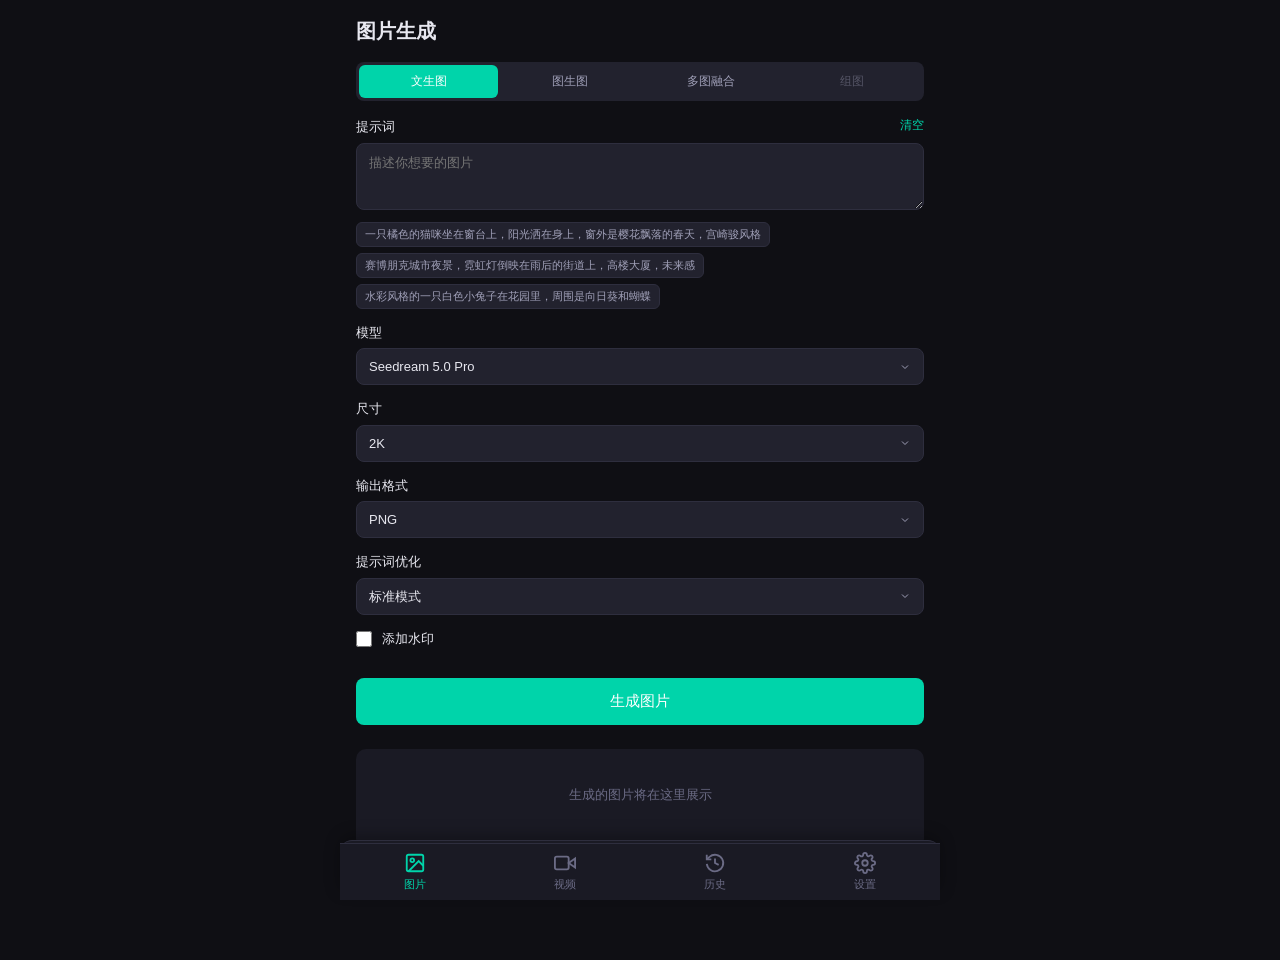
==== index.html @ c58da2a8 "v1.6.5: 修复云端 record_uid 未映射为本地 recordUid 导致重复拉取 修改内容: 1. sync.js pullHistory: 云端 record_uid 同时写入 rec" ====
<!DOCTYPE html>
<html lang="zh-CN">
<head>
  <meta charset="UTF-8">
  <meta name="viewport" content="width=device-width, initial-scale=1.0, maximum-scale=1.0, user-scalable=no">
  <meta name="apple-mobile-web-app-capable" content="yes">
  <meta name="apple-mobile-web-app-status-bar-style" content="black-translucent">
  <meta name="apple-mobile-web-app-title" content="火山AI创作">
  <meta name="theme-color" content="#0f0f14">
  <title>火山AI创作工作室</title>
  <link rel="manifest" href="manifest.json">
  <link rel="stylesheet" href="style.css">
</head>
<body>
  <div id="app">
    <nav class="bottom-nav">
      <div class="nav-item active" data-page="image">
        <svg width="22" height="22" viewBox="0 0 24 24" fill="none" stroke="currentColor" stroke-width="2"><rect x="3" y="3" width="18" height="18" rx="2"/><circle cx="9" cy="9" r="2"/><path d="M21 15l-5-5L5 21"/></svg>
        <span>图片</span>
      </div>
      <div class="nav-item" data-page="video">
        <svg width="22" height="22" viewBox="0 0 24 24" fill="none" stroke="currentColor" stroke-width="2"><polygon points="23 7 16 12 23 17 23 7"/><rect x="1" y="5" width="15" height="14" rx="2"/></svg>
        <span>视频</span>
      </div>
      <div class="nav-item" data-page="history">
        <svg width="22" height="22" viewBox="0 0 24 24" fill="none" stroke="currentColor" stroke-width="2"><path d="M3 3v5h5"/><path d="M3.05 13A9 9 0 106 5.3L3 8"/><path d="M12 7v5l4 2"/></svg>
        <span>历史</span>
      </div>
      <div class="nav-item" data-page="settings">
        <svg width="22" height="22" viewBox="0 0 24 24" fill="none" stroke="currentColor" stroke-width="2"><circle cx="12" cy="12" r="3"/><path d="M19.4 15a1.65 1.65 0 00.33 1.82l.06.06a2 2 0 010 2.83 2 2 0 01-2.83 0l-.06-.06a1.65 1.65 0 00-1.82-.33 1.65 1.65 0 00-1 1.51V21a2 2 0 01-2 2 2 2 0 01-2-2v-.09A1.65 1.65 0 009 19.4a1.65 1.65 0 00-1.82.33l-.06.06a2 2 0 01-2.83 0 2 2 0 010-2.83l.06-.06a1.65 1.65 0 00.33-1.82 1.65 1.65 0 00-1.51-1H3a2 2 0 01-2-2 2 2 0 012-2h.09A1.65 1.65 0 004.6 9a1.65 1.65 0 00-.33-1.82l-.06-.06a2 2 0 010-2.83 2 2 0 012.83 0l.06.06a1.65 1.65 0 001.82.33H9a1.65 1.65 0 001-1.51V3a2 2 0 012-2 2 2 0 012 2v.09a1.65 1.65 0 001 1.51 1.65 1.65 0 001.82-.33l.06-.06a2 2 0 012.83 0 2 2 0 010 2.83l-.06.06a1.65 1.65 0 00-.33 1.82V9a1.65 1.65 0 001.51 1H21a2 2 0 012 2 2 2 0 01-2 2h-.09a1.65 1.65 0 00-1.51 1z"/></svg>
        <span>设置</span>
      </div>
    </nav>

    <main class="main-content">
      <!-- 图片生成页 -->
      <section id="page-image" class="page active">
        <div class="page-header"><h1>图片生成</h1></div>
        <div class="mode-tabs">
          <button class="mode-tab active" data-img-mode="t2i">文生图</button>
          <button class="mode-tab" data-img-mode="i2i">图生图</button>
          <button class="mode-tab" data-img-mode="fusion">多图融合</button>
          <button class="mode-tab" data-img-mode="sequential">组图</button>
        </div>

        <div class="form-group">
          <label>提示词 <button class="btn-text" id="btnClearImgPrompt">清空</button></label>
          <textarea id="imgPrompt" rows="3" placeholder="描述你想要的图片"></textarea>
          <div class="prompt-suggestions" id="imgPromptSuggestions">
            <button class="tag-suggestion">一只橘色的猫咪坐在窗台上，阳光洒在身上，窗外是樱花飘落的春天，宫崎骏风格</button>
            <button class="tag-suggestion">赛博朋克城市夜景，霓虹灯倒映在雨后的街道上，高楼大厦，未来感</button>
            <button class="tag-suggestion">水彩风格的一只白色小兔子在花园里，周围是向日葵和蝴蝶</button>
          </div>
        </div>

        <div class="form-group" id="imgRefGroup" style="display:none;">
          <label>参考图片</label>
          <div class="upload-area" id="imgUploadArea">
            <span>点击选择图片</span>
            <input type="file" id="imgFileInput" accept="image/*" multiple style="display:none;">
          </div>
          <div class="preview-list" id="imgPreviewList"></div>
        </div>

        <div class="form-group"><label>模型</label><select id="imgModel"></select></div>
        <div class="form-group"><label>尺寸</label><select id="imgSize"></select></div>
        <div class="form-group" id="imgFormatGroup"><label>输出格式</label><select id="imgFormat"><option value="png">PNG</option><option value="jpeg">JPEG</option></select></div>
        <div class="form-group" id="imgOptimizeGroup"><label>提示词优化</label><select id="imgOptimizeMode"><option value="standard">标准模式</option><option value="fast">快速模式</option></select></div>
        <div class="form-group" id="maxImagesGroup" style="display:none;"><label>组图数量 (1-15)</label><input type="number" id="imgMaxImages" min="1" max="15" value="4"></div>
        <div class="form-group" id="imgWebSearchGroup" style="display:none;"><label><input type="checkbox" id="imgWebSearch"> 联网搜索</label></div>
        <div class="form-group"><label><input type="checkbox" id="imgWatermark"> 添加水印</label></div>

        <button class="btn-primary btn-generate" id="btnGenImage">生成图片</button>
        <div class="result-panel" id="imgResultPanel"><div class="result-placeholder"><p>生成的图片将在这里展示</p></div></div>
      </section>

      <!-- 视频生成页 -->
      <section id="page-video" class="page">
        <div class="page-header"><h1>视频生成</h1></div>
        <div class="mode-tabs">
          <button class="mode-tab active" data-vid-mode="t2v">文生视频</button>
          <button class="mode-tab" data-vid-mode="i2v">图生视频</button>
        </div>

        <div class="form-group">
          <label>提示词 <button class="btn-text" id="btnClearVidPrompt">清空</button></label>
          <textarea id="vidPrompt" rows="3" placeholder="描述视频内容"></textarea>
          <div class="prompt-suggestions">
            <button class="tag-suggestion">一只狐狸在雪地里奔跑，镜头跟随，背景是雪山，可以听到风声</button>
            <button class="tag-suggestion">城市夜景延时摄影，车流如织，霓虹灯闪烁，从黄昏到入夜</button>
            <button class="tag-suggestion">小女孩在樱花树下转圈，花瓣飘落，阳光透过树叶洒下斑驳光影</button>
          </div>
        </div>

        <div class="form-group" id="vidFirstFrameGroup" style="display:none;">
          <label>首帧图片 <span class="hint">可选</span></label>
          <div class="upload-area" id="vidFirstUpload"><span>点击选择首帧图片</span><input type="file" id="vidFirstInput" accept="image/*" style="display:none;"></div>
          <div class="preview-list" id="vidFirstPreview"></div>
        </div>
        <div class="form-group" id="vidTailFrameGroup" style="display:none;">
          <label>尾帧图片 <span class="hint">可选</span></label>
          <div class="upload-area" id="vidTailUpload"><span>点击选择尾帧图片</span><input type="file" id="vidTailInput" accept="image/*" style="display:none;"></div>
          <div class="preview-list" id="vidTailPreview"></div>
        </div>
        <div class="form-group" id="vidRefImageGroup" style="display:none;">
          <label>参考图片 <span class="hint">仅作角色/风格参考，可与首帧同时使用，可选</span></label>
          <div class="upload-area" id="vidRefUpload"><span>点击选择参考图片（最多9张）</span><input type="file" id="vidRefInput" accept="image/*" multiple style="display:none;"></div>
          <div class="preview-list" id="vidRefPreview"></div>
        </div>
        <!-- 参考视频，仅 2.0 系列 -->
        <div class="form-group" id="vidRefVideoGroup" style="display:none;">
          <label>参考视频 <span class="hint">粘贴历史记录中的视频链接即可（API 要求网页 URL）</span></label>
          <div class="url-input-row">
            <input type="text" id="vidRefVideoUrlInput" placeholder="粘贴视频 URL（如 https://...）" class="url-input">
            <button id="btnAddRefVideoUrl" class="btn-secondary btn-sm">添加</button>
          </div>
          <div class="preview-list" id="vidRefVideoPreview"></div>
        </div>
        <!-- 参考音频，仅 2.0 系列 -->
        <div class="form-group" id="vidRefAudioGroup" style="display:none;">
          <label>参考音频 <span class="hint">作为背景音乐/音效参考，可选，最多3段</span></label>
          <div class="upload-area" id="vidRefAudioUpload"><span>点击选择参考音频（最多3段）</span><input type="file" id="vidRefAudioInput" accept="audio/*" multiple style="display:none;"></div>
          <div class="preview-list" id="vidRefAudioPreview"></div>
        </div>

        <div class="form-group"><label>模型</label><select id="vidModel"></select></div>
        <div class="form-group"><label>分辨率</label><select id="vidResolution"></select></div>
        <div class="form-group"><label>宽高比</label><select id="vidRatio"><option value="16:9">16:9</option><option value="9:16">9:16</option><option value="1:1">1:1</option><option value="4:3">4:3</option><option value="3:4">3:4</option><option value="21:9">21:9</option><option value="adaptive">智能适配</option></select></div>
        <div class="form-group"><label>时长（秒） <span class="hint">-1 为自动</span></label><input type="number" id="vidDuration" value="5" min="-1" max="15" step="1"></div>
        <div class="form-group" id="vidSeedGroup"><label>随机种子 <span class="hint">-1 为随机</span></label><input type="number" id="vidSeed" value="-1"></div>
        <div class="form-group" id="vidFramesGroup" style="display:none;"><label>帧数 <span class="hint">留空按时长算，范围29-289</span></label><input type="number" id="vidFrames" placeholder="留空按时长" min="29" max="289"></div>
        <div class="form-group" id="vidAudioGroup"><label><input type="checkbox" id="vidGenerateAudio" checked> 生成音频</label></div>
        <div class="form-group"><label><input type="checkbox" id="vidWatermark"> 添加水印</label></div>
        <div class="form-group" id="vidReturnLastFrameGroup"><label><input type="checkbox" id="vidReturnLastFrame"> 返回尾帧图</label></div>
        <div class="form-group" id="vidCameraFixedGroup" style="display:none;"><label><input type="checkbox" id="vidCameraFixed"> 固定摄像头</label></div>
        <div class="form-group" id="vidDraftGroup" style="display:none;"><label><input type="checkbox" id="vidDraft"> 样片模式</label></div>
        <div class="form-group" id="vidServiceTierGroup" style="display:none;"><label>服务等级</label><select id="vidServiceTier"><option value="default">在线推理</option><option value="flex">离线推理(省钱)</option></select></div>
        <!-- 联网搜索，仅 2.0 系列 -->
        <div class="form-group" id="vidWebSearchGroup" style="display:none;"><label><input type="checkbox" id="vidWebSearch"> 联网搜索 <span class="hint">让模型搜索网络素材辅助生成</span></label></div>
        <!-- 排队优先级，仅 2.0 系列 -->
        <div class="form-group" id="vidPriorityGroup" style="display:none;"><label>排队优先级 <span class="hint">0-9，数字越大越优先排队，默认0</span></label><input type="number" id="vidPriority" value="0" min="0" max="9" step="1"></div>

        <button class="btn-primary btn-generate" id="btnGenVideo">生成视频</button>
        <div class="result-panel" id="vidResultPanel"><div class="result-placeholder"><p>生成的视频将在这里展示</p></div></div>
      </section>

      <!-- 历史记录页 -->
      <section id="page-history" class="page">
        <div class="page-header"><h1>历史记录</h1><div style="display:flex;gap:8px;align-items:center;"><button class="btn-secondary btn-select-mode" id="btnToggleSelect">☐ 选择视频</button><button class="btn-secondary btn-clear-history" id="btnClearHistory">清空</button></div></div>
        <div class="history-list" id="historyList"><div class="empty-state"><p>暂无历史记录</p></div></div>
      </section>

      <!-- 批量操作栏（选择模式下显示） -->
      <div class="batch-actions-bar" id="batchActionsBar">
        <span class="batch-selected-count" id="batchSelectedCount">已选 0 个</span>
        <button class="btn-select-all" id="btnSelectAll">全选</button>
        <button class="btn-primary" id="btnPlaylistPlay">▶ 连续播放</button>
        <label class="batch-server-merge-label" id="batchServerMergeLabel">
          <input type="checkbox" id="batchServerMerge"> 在服务端合并
        </label>
      </div>

      <!-- 连续播放播放器 -->
      <div class="playlist-player-overlay" id="playlistPlayer" style="display:none;">
        <div class="playlist-close-btn" id="btnPlaylistClose">✕</div>
        <div class="playlist-video-label" id="playlistVideoLabel">1 / 1</div>
        <div class="playlist-video-wrapper">
          <video id="playlistVideo" playsinline></video>
          <video id="playlistVideo2" playsinline style="display:none;"></video>
        </div>
        <div class="playlist-controls">
          <div class="playlist-seek-row">
            <span class="playlist-time" id="playlistCurrentTime">0:00</span>
            <input type="range" class="playlist-seek" id="playlistSeek" min="0" max="100" value="0" step="0.1">
            <span class="playlist-time" id="playlistDuration">0:00</span>
          </div>
          <div class="playlist-buttons-row">
            <button class="btn-ctrl" id="btnPlaylistPrev" title="上一个">⏮</button>
            <button class="btn-ctrl" id="btnPlaylistPlayPause" title="播放/暂停">▶</button>
            <button class="btn-ctrl" id="btnPlaylistNext" title="下一个">⏭</button>
            <div class="playlist-progress" id="playlistProgress">1 / 1</div>
          </div>
        </div>
      </div>

      <!-- 设置页 -->
      <section id="page-settings" class="page">
        <div class="page-header"><h1>设置</h1></div>
        <div class="form-group">
          <label>API Key 管理</label>
          <select id="apiKeySelect"></select>
        </div>
        <div class="form-group">
          <label>备注名 <span class="hint">方便区分多个 Key</span></label>
          <input type="text" id="apiKeyLabel" placeholder="如：个人账号">
        </div>
        <div class="form-group">
          <label>API Key</label>
          <input type="password" id="settingsApiKey" placeholder="sk-xxxx">
        </div>
        <div class="form-group">
          <label>API 域名</label>
          <input type="text" id="settingsApiDomain" value="https://ark.cn-beijing.volces.com">
        </div>
        <div class="settings-actions">
          <button class="btn-secondary" id="btnDeleteApiKey">删除当前</button>
          <button class="btn-secondary" id="btnTestConnection">测试连接</button>
          <button class="btn-primary" id="btnSaveSettings">保存</button>
        </div>
        <div class="form-group" style="margin-top:16px;">
          <label><input type="checkbox" id="notifyOnComplete" checked> 任务完成时推送通知</label>
        </div>
        <div class="config-info" id="configInfo"></div>

        <div class="sync-section" style="margin-top:20px;padding:16px;background:var(--bg-tertiary);border-radius:12px;">
          <h3 style="margin:0 0 4px 0;font-size:16px;">跨设备同步</h3>
          <p class="hint" style="margin:0 0 12px 0;">填写后历史记录可在不同设备间同步（数据加密存储）</p>
          <div id="syncStatus" style="font-size:13px;margin-bottom:12px;font-weight:600;">同步未开启</div>
          <div class="form-group" style="margin-bottom:8px;">
            <input type="text" id="syncUrl" placeholder="Supabase URL" style="font-size:13px;">
          </div>
          <div class="form-group" style="margin-bottom:8px;">
            <input type="password" id="syncAnonKey" placeholder="Supabase Anon Key" style="font-size:13px;">
          </div>
          <div class="form-group" style="margin-bottom:8px;">
            <input type="password" id="syncKey" placeholder="同步密钥（所有设备填一样的）" style="font-size:13px;">
          </div>
          <div class="settings-actions">
            <button class="btn-secondary" id="btnTestSync">测试连接</button>
            <button class="btn-primary" id="btnSaveSync">保存</button>
          </div>
        </div>

        <div class="sync-section" id="migrationSection" style="margin-top:12px;padding:16px;background:var(--bg-tertiary);border-radius:12px;display:none;">
          <h3 style="margin:0 0 4px 0;font-size:16px;">数据迁移</h3>
          <p class="hint" style="margin:0 0 12px 0;">为旧记录补全唯一标识，匹配本地与云端记录，清理云端重复数据</p>
          <div id="migrationStatus" style="font-size:13px;margin-bottom:12px;color:var(--text-muted);">点击下方按钮预览迁移</div>
          <div class="settings-actions">
            <button class="btn-secondary" id="btnMigratePreview">预览迁移</button>
            <button class="btn-primary" id="btnMigrateExecute" disabled>执行迁移</button>
          </div>
        </div>

        <div class="help-section">
          <h3>使用帮助</h3>
          <div class="help-item"><strong>1. 获取 API Key</strong><p>火山引擎控制台 → 火山方舟 → API Key 管理</p></div>
          <div class="help-item"><strong>2. 开通模型</strong><p>在方舟控制台开通 Seedream(图片) 和 Seedance(视频)</p></div>
          <div class="help-item"><strong>3. 多 Key 管理</strong><p>可保存多个 API Key，通过下拉框切换</p></div>
          <div class="help-item"><strong>4. 跨设备同步</strong><p>在设置中填写 Supabase 信息和同步密钥，所有设备填同样的密钥即可同步历史记录。数据加密存储，无密钥无法解密。</p></div>
          <div class="help-item"><strong>5. 数据安全</strong><p>API Key 仅保存在本地。同步的历史记录使用 AES-GCM 加密，即使数据库泄露也无法读取。</p></div>
          <div class="help-item"><strong>6. API Key 安全须知</strong><p>API Key 是您的付费凭证，请勿泄露给他人。本应用仅将 Key 存储在浏览器本地，不会上传到任何第三方服务器。测试连接时会向火山方舟 API 发送一次最小请求以验证 Key 有效性。如怀疑 Key 泄露，请立即前往火山引擎控制台轮换 Key。</p></div>
        </div>

        <div id="appVersionInfo" style="margin-top:20px;padding:12px 16px;background:var(--bg-tertiary);border-radius:8px;font-size:12px;color:var(--text-secondary);text-align:center;">
          <span id="versionText">v1.6.5</span>
          <span style="margin:0 8px;color:var(--text-muted);">|</span>
          <span id="versionDate">--</span>
        </div>
      </section>
    </main>
  </div>

  <div class="toast-container" id="toastContainer"></div>
  <div class="loading-overlay" id="loadingOverlay" style="display:none;">
    <div class="loading-content"><div class="spinner"></div><p id="loadingText">处理中...</p></div>
  </div>
  <div id="offlineIndicator" style="display:none;position:fixed;top:0;left:0;right:0;background:#ff4d6d;color:#fff;text-align:center;padding:6px;font-size:13px;z-index:9999;">网络已断开</div>

  <script src="api.js?v=1.6.5"></script>
  <script src="sync.js?v=1.6.5"></script>
  <script src="app.js?v=1.6.5"></script>
</body>
</html>
---- style.css ----
:root {
  --bg-primary: #0f0f14; --bg-secondary: #1a1a24; --bg-tertiary: #22222e;
  --bg-hover: #2a2a38; --border-color: #2e2e3e; --border-hover: #3e3e52;
  --text-primary: #e8e8f0; --text-secondary: #a0a0b8; --text-muted: #6b6b85;
  --accent: #00d4aa; --accent-hover: #00e6b8; --accent-bg: rgba(0,212,170,0.1);
  --danger: #ff4d6d; --warning: #ffb443; --radius: 10px;
}

* { margin: 0; padding: 0; box-sizing: border-box; }
html { font-size: 14px; }
body {
  font-family: -apple-system, BlinkMacSystemFont, 'PingFang SC', 'Microsoft YaHei', sans-serif;
  background: var(--bg-primary); color: var(--text-primary);
  line-height: 1.5; -webkit-font-smoothing: antialiased;
  overflow-x: hidden; padding-bottom: 60px;
}

#app { max-width: 100%; min-height: 100vh; }

/* 底部导航 */
.bottom-nav {
  position: fixed; bottom: 0; left: 0; right: 0;
  display: flex; background: var(--bg-secondary);
  border-top: 1px solid var(--border-color);
  z-index: 100; max-width: 600px; margin: 0 auto;
}
.nav-item {
  flex: 1; display: flex; flex-direction: column; align-items: center; gap: 2px;
  padding: 8px 0; color: var(--text-muted); cursor: pointer; font-size: 11px;
}
.nav-item.active { color: var(--accent); }

.main-content { max-width: 600px; margin: 0 auto; padding: 16px; }

.page { display: none; }
.page.active { display: block; }

.page-header { display: flex; align-items: center; justify-content: space-between; margin-bottom: 16px; }
.page-header h1 { font-size: 20px; font-weight: 700; }

/* 模式标签 */
.mode-tabs { display: flex; gap: 2px; background: var(--bg-tertiary); border-radius: 8px; padding: 3px; margin-bottom: 16px; }
.mode-tab { flex: 1; padding: 8px 4px; background: transparent; border: none; border-radius: 6px; color: var(--text-secondary); cursor: pointer; font-size: 12px; }
.mode-tab.active { background: var(--accent); color: #fff; font-weight: 500; }
.mode-tab.disabled { opacity: 0.4; pointer-events: none; }

/* 表单 */
.form-group { margin-bottom: 14px; }
.form-group label { display: block; font-size: 13px; font-weight: 500; margin-bottom: 6px; }
.form-group .hint { font-weight: 400; font-size: 11px; color: var(--text-muted); margin-left: 4px; }

textarea, input[type="text"], input[type="number"], input[type="password"], select {
  width: 100%; background: var(--bg-tertiary); border: 1px solid var(--border-color);
  border-radius: 8px; color: var(--text-primary); padding: 10px 12px; font-size: 13px;
  font-family: inherit; outline: none; -webkit-appearance: none;
}
textarea { resize: vertical; min-height: 60px; }
input:focus, textarea:focus, select:focus { border-color: var(--accent); }

select { background-image: url("data:image/svg+xml,%3Csvg xmlns='http://www.w3.org/2000/svg' width='12' height='12' viewBox='0 0 24 24' fill='none' stroke='%23a0a0b8' stroke-width='2'%3E%3Cpolyline points='6 9 12 15 18 9'/%3E%3C/svg%3E"); background-repeat: no-repeat; background-position: right 12px center; padding-right: 32px; }

.form-group label input[type="checkbox"] { width: 16px; height: 16px; accent-color: var(--accent); margin-right: 6px; vertical-align: middle; }

/* 上传区域 */
.upload-area { border: 2px dashed var(--border-color); border-radius: 8px; padding: 24px; text-align: center; cursor: pointer; color: var(--text-muted); font-size: 13px; }
.upload-area:active { border-color: var(--accent); background: var(--accent-bg); }

.preview-list { display: flex; flex-wrap: wrap; gap: 8px; margin-top: 8px; }
.preview-item { position: relative; width: 72px; height: 72px; border-radius: 6px; overflow: hidden; border: 1px solid var(--border-color); }
.preview-item img { width: 100%; height: 100%; object-fit: cover; }
.preview-item .remove-btn { position: absolute; top: 2px; right: 2px; width: 20px; height: 20px; background: rgba(0,0,0,0.7); border: none; border-radius: 50%; color: #fff; font-size: 14px; line-height: 1; }
.preview-item video { width: 100%; height: 100%; object-fit: cover; }

/* URL 输入行 */
.url-input-row { display: flex; gap: 8px; margin-bottom: 6px; }
.url-input { flex: 1; background: var(--bg-tertiary); border: 1px solid var(--border-color); border-radius: 8px; padding: 8px 12px; color: var(--text-primary); font-size: 13px; }
.url-input::placeholder { color: var(--text-muted); }
.url-input:focus { border-color: var(--accent); outline: none; }

/* 按钮 */
.btn-primary, .btn-secondary { border: none; border-radius: 8px; cursor: pointer; font-size: 13px; font-weight: 500; font-family: inherit; text-align: center; text-decoration: none; display: inline-block; }
.btn-primary { background: var(--accent); color: #fff; padding: 10px 16px; }
.btn-primary:disabled { background: var(--bg-tertiary); color: var(--text-muted); }
.btn-secondary { background: var(--bg-tertiary); color: var(--text-primary); padding: 8px 14px; border: 1px solid var(--border-color); }
.btn-sm { padding: 6px 12px; font-size: 12px; }

.btn-generate { width: 100%; padding: 14px; font-size: 15px; margin: 16px 0; }
.btn-clear-history { font-size: 12px; padding: 6px 12px; }

/* 结果 */
.result-panel { background: var(--bg-secondary); border-radius: var(--radius); padding: 16px; margin-top: 8px; min-height: 100px; }
.result-placeholder { text-align: center; color: var(--text-muted); padding: 20px; font-size: 13px; }
.result-item { margin-bottom: 12px; border-radius: 8px; overflow: hidden; background: var(--bg-tertiary); }
.result-item img, .result-item video { width: 100%; display: block; }
.result-meta { padding: 8px 12px; font-size: 11px; color: var(--text-muted); }
.result-actions { display: flex; gap: 6px; padding: 8px; flex-wrap: wrap; }
.result-actions .btn-secondary { padding: 6px 12px; font-size: 12px; }

/* 任务状态 */
.task-status { text-align: center; padding: 24px 16px; }
.task-status .status-icon { margin-bottom: 12px; display: flex; justify-content: center; }
.task-status .status-text { font-size: 15px; font-weight: 500; margin-bottom: 6px; }
.task-status .status-detail { font-size: 12px; color: var(--text-muted); }
.task-progress { width: 80%; max-width: 200px; height: 4px; background: var(--bg-tertiary); border-radius: 2px; margin: 12px auto; overflow: hidden; }
.task-progress-bar { height: 100%; background: var(--accent); border-radius: 2px; transition: width 0.5s; }

/* 尾帧图 */
.last-frame-preview { margin-top: 12px; border-radius: 8px; overflow: hidden; }
.last-frame-preview img { width: 100%; display: block; }
.last-frame-preview .last-frame-label { padding: 6px 12px; font-size: 12px; color: var(--text-muted); background: var(--bg-tertiary); }

/* 历史记录 */
.history-list { display: grid; grid-template-columns: repeat(auto-fill, minmax(150px, 1fr)); gap: 10px; }
.history-card { background: var(--bg-secondary); border: 1px solid var(--border-color); border-radius: 8px; overflow: hidden; }
.history-thumb { width: 100%; height: 100px; background: var(--bg-tertiary); overflow: hidden; }
.history-thumb img, .history-thumb video { width: 100%; height: 100%; object-fit: cover; }
.history-thumb-placeholder { display: flex; align-items: center; justify-content: center; height: 100%; color: var(--text-muted); font-size: 11px; }
.history-thumb-video { display: flex; align-items: center; justify-content: center; height: 100%; background: #1a1a28; }
.history-info { padding: 8px; }
.history-type { font-size: 10px; padding: 2px 6px; border-radius: 3px; background: var(--accent-bg); color: var(--accent); }
.history-prompt { font-size: 11px; color: var(--text-secondary); overflow: hidden; text-overflow: ellipsis; display: -webkit-box; -webkit-line-clamp: 2; -webkit-box-orient: vertical; margin: 4px 0; }
.history-time { font-size: 10px; color: var(--text-muted); }
.history-actions { padding: 0 8px 8px; }
.history-actions button { width: 100%; padding: 6px; font-size: 11px; background: var(--bg-tertiary); border: 1px solid var(--border-color); border-radius: 6px; color: var(--text-secondary); }
.history-actions button:active { color: var(--danger); border-color: var(--danger); }
.empty-state { text-align: center; padding: 40px 20px; color: var(--text-muted); }

/* 设置 */
.settings-actions { display: flex; gap: 10px; margin: 16px 0; }
.config-info { margin-top: 8px; padding: 10px; border-radius: 8px; font-size: 12px; display: none; }
.config-info.success { display: block; background: var(--accent-bg); color: var(--accent); }
.config-info.error { display: block; background: rgba(255,77,109,0.1); color: var(--danger); }
.help-section { margin-top: 24px; padding-top: 16px; border-top: 1px solid var(--border-color); }
.help-section h3 { font-size: 15px; margin-bottom: 12px; }
.help-item { margin-bottom: 12px; }
.help-item strong { display: block; font-size: 13px; color: var(--accent); margin-bottom: 2px; }
.help-item p { font-size: 12px; color: var(--text-secondary); }

/* Toast */
.toast-container { position: fixed; top: 16px; left: 16px; right: 16px; z-index: 9999; display: flex; flex-direction: column; gap: 8px; }
.toast { padding: 10px 16px; border-radius: 8px; font-size: 13px; color: #fff; text-align: center; }
.toast.success { background: var(--accent); }
.toast.error { background: var(--danger); }
.toast.warning { background: var(--warning); }
.toast.info { background: #3a8aff; }

/* Loading */
.loading-overlay { position: fixed; inset: 0; background: rgba(15,15,20,0.8); backdrop-filter: blur(4px); z-index: 10000; display: flex; align-items: center; justify-content: center; }
.loading-content { text-align: center; }
.spinner { width: 40px; height: 40px; border: 3px solid var(--bg-tertiary); border-top-color: var(--accent); border-radius: 50%; animation: spin 0.8s linear infinite; margin: 0 auto 12px; }
@keyframes spin { to { transform: rotate(360deg); } }
.loading-content p { color: var(--text-primary); font-size: 14px; }

/* Preview index */
.preview-index { position: absolute; top: 2px; left: 2px; background: rgba(0,212,170,0.9); color: #fff; font-size: 11px; width: 18px; height: 18px; border-radius: 50%; display: flex; align-items: center; justify-content: center; z-index: 1; }

/* Prompt suggestions */
.prompt-suggestions { display: flex; flex-wrap: wrap; gap: 6px; margin-top: 6px; }
.tag-suggestion { background: var(--bg-tertiary); border: 1px solid var(--border-color); color: var(--text-secondary); font-size: 11px; padding: 4px 8px; border-radius: 6px; cursor: pointer; max-width: 100%; overflow: hidden; text-overflow: ellipsis; white-space: nowrap; }
.tag-suggestion:active { background: var(--accent-bg); border-color: var(--accent); color: var(--accent); }

/* Clear text button */
.btn-text { background: none; border: none; color: var(--accent); font-size: 12px; cursor: pointer; float: right; }

/* Settings actions */
.settings-actions { display: flex; gap: 8px; flex-wrap: wrap; }

/* ============ 历史记录选择模式 ============ */
.history-toolbar {
  display: flex; align-items: center; gap: 8px; margin-bottom: 12px;
}
.btn-select-mode {
  font-size: 12px; padding: 6px 12px;
}
.btn-select-mode.active {
  background: var(--accent); color: #fff; border-color: var(--accent);
}

/* 选择模式下卡片 checkbox */
.history-card .select-checkbox {
  position: absolute; top: 6px; right: 6px; z-index: 2;
  width: 22px; height: 22px; accent-color: var(--accent);
  display: none; pointer-events: auto;
}
.history-card { position: relative; }
.history-card.select-mode .select-checkbox { display: block; }
.history-card.selected { border-color: var(--accent); box-shadow: 0 0 0 2px var(--accent-bg); }
.history-card.select-mode { cursor: pointer; }

/* 选中序号标记 */
.select-order-badge {
  position: absolute; top: 6px; left: 6px; z-index: 2;
  background: var(--accent); color: #fff;
  width: 22px; height: 22px; border-radius: 50%;
  display: flex; align-items: center; justify-content: center;
  font-size: 12px; font-weight: 700; line-height: 1;
}

/* 批量操作栏（悬浮在底部导航上方） */
.batch-actions-bar {
  position: fixed; bottom: 60px; left: 0; right: 0;
  background: var(--bg-secondary); border-top: 1px solid var(--border-color);
  padding: 10px 16px; z-index: 99;
  display: flex; align-items: center; gap: 10px;
  max-width: 600px; margin: 0 auto;
  transform: translateY(100%); transition: transform 0.25s ease;
  border-radius: 12px 12px 0 0;
  box-shadow: 0 -4px 16px rgba(0,0,0,0.3);
}
.batch-actions-bar.visible { transform: translateY(0); }

.batch-selected-count {
  font-size: 13px; color: var(--accent); font-weight: 600;
  white-space: nowrap; flex-shrink: 0;
}
.batch-actions-bar .btn-primary {
  padding: 8px 14px; font-size: 12px; flex-shrink: 0;
}
.batch-server-merge-label {
  display: flex; align-items: center; gap: 4px;
  font-size: 11px; color: var(--text-muted);
  cursor: pointer; white-space: nowrap; flex-shrink: 0;
}
.batch-server-merge-label input[type="checkbox"] {
  width: 14px; height: 14px; accent-color: var(--accent);
}

/* 全选/取消 */
.batch-select-all {
  font-size: 11px; color: var(--text-secondary); background: none;
  border: 1px solid var(--border-color); border-radius: 6px;
  padding: 4px 10px; cursor: pointer; white-space: nowrap;
  flex-shrink: 0;
}

/* ============ 连续播放播放器 ============ */
.playlist-player-overlay {
  position: fixed; inset: 0; background: #000; z-index: 10001;
  display: flex; flex-direction: column; align-items: center;
  justify-content: center;
}
.playlist-video-wrapper {
  width: 100%; max-height: 80vh; display: flex; align-items: center;
  justify-content: center; flex: 1;
}
.playlist-video-wrapper video {
  max-width: 100%; max-height: 100%; object-fit: contain;
}
.playlist-controls {
  position: fixed; bottom: 0; left: 0; right: 0;
  background: rgba(0,0,0,0.85); padding: 12px 16px;
  padding-bottom: max(12px, env(safe-area-inset-bottom));
  z-index: 10002; max-width: 600px; margin: 0 auto;
}
.playlist-seek-row { display: flex; align-items: center; gap: 8px; margin-bottom: 8px; }
.playlist-time { font-size: 11px; color: #a0a0b8; min-width: 36px; text-align: center; }
.playlist-seek { flex: 1; height: 4px; -webkit-appearance: none; appearance: none; background: rgba(255,255,255,0.2); border-radius: 2px; outline: none; }
.playlist-seek::-webkit-slider-thumb { -webkit-appearance: none; appearance: none; width: 14px; height: 14px; border-radius: 50%; background: #00d4aa; cursor: pointer; }
.playlist-buttons-row { display: flex; align-items: center; gap: 12px; }
.playlist-controls .btn-ctrl {
  background: rgba(255,255,255,0.12); border: none; border-radius: 50%;
  width: 40px; height: 40px; color: #fff; cursor: pointer;
  display: flex; align-items: center; justify-content: center;
  font-size: 18px; flex-shrink: 0;
}
.playlist-controls .btn-ctrl:active { background: rgba(255,255,255,0.25); }
.playlist-progress {
  flex: 1; font-size: 12px; color: #aaa; text-align: center;
}
.playlist-close-btn {
  position: fixed; top: 12px; right: 12px;
  top: max(12px, env(safe-area-inset-top));
  z-index: 10003; background: rgba(0,0,0,0.5);
  border: none; border-radius: 50%; width: 36px; height: 36px;
  color: #fff; font-size: 20px; cursor: pointer;
  display: flex; align-items: center; justify-content: center;
}
.playlist-video-label {
  position: fixed; top: 12px; left: 12px;
  top: max(12px, env(safe-area-inset-top));
  z-index: 10003; color: #fff; font-size: 13px;
  background: rgba(0,0,0,0.5); padding: 6px 12px; border-radius: 16px;
  pointer-events: none;
}
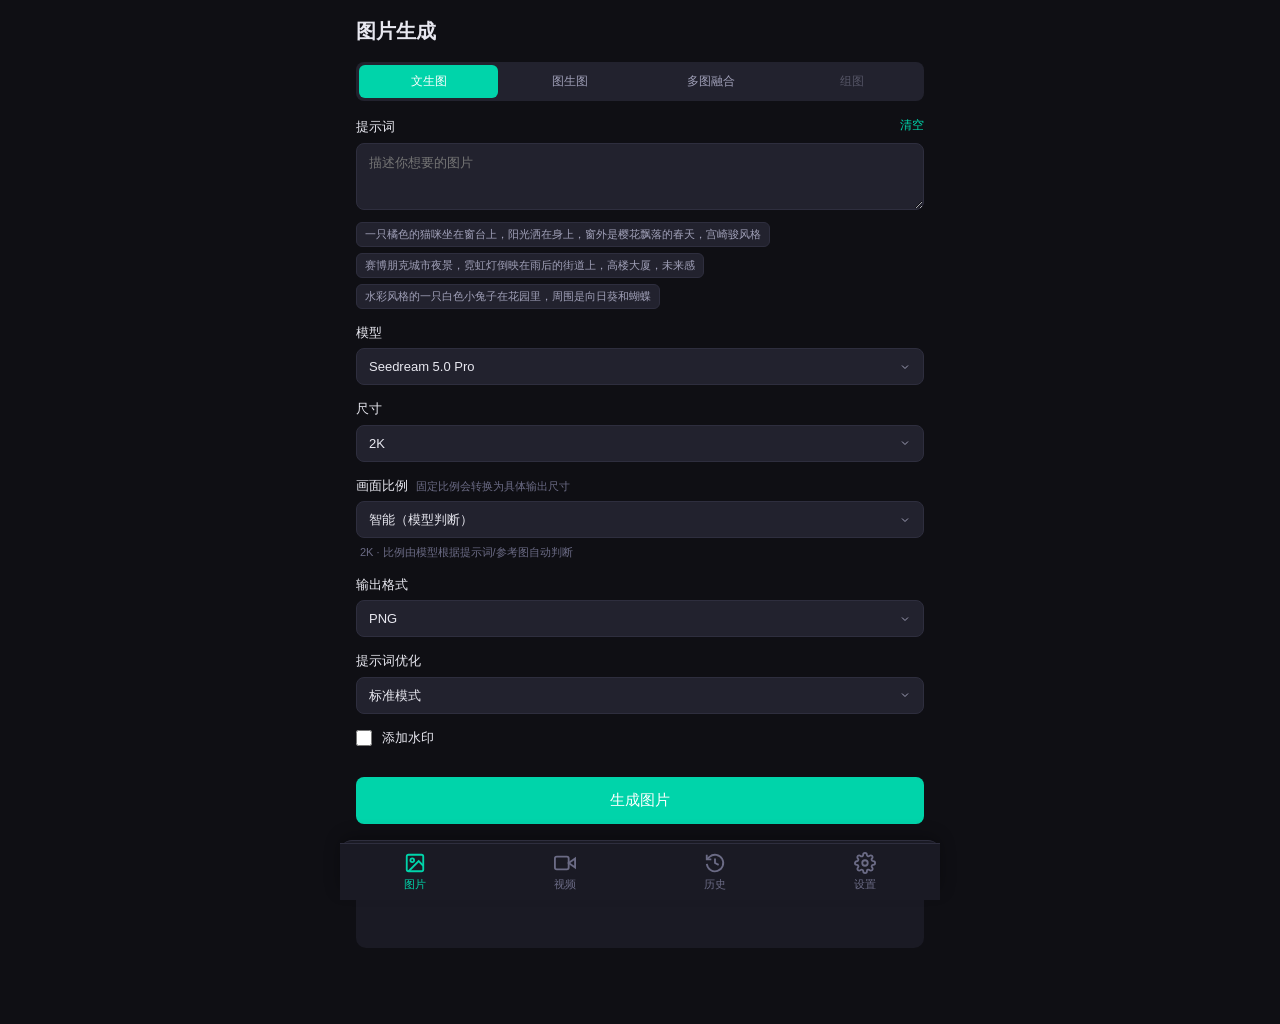
==== commit a6c137ad: "Load Seedream image ratio feature" ====
--- a/index.html
+++ b/index.html
@@ -9,7 +9,7 @@
   <meta name="theme-color" content="#0f0f14">
   <title>火山AI创作工作室</title>
   <link rel="manifest" href="manifest.json">
-  <link rel="stylesheet" href="style.css">
+  <link rel="stylesheet" href="style.css?v=__BUILD_ID__">
 </head>
 <body>
   <div id="app">
@@ -233,9 +233,9 @@
 
         <div class="sync-section" id="migrationSection" style="margin-top:12px;padding:16px;background:var(--bg-tertiary);border-radius:12px;display:none;">
           <h3 style="margin:0 0 4px 0;font-size:16px;">数据迁移</h3>
-          <p class="hint" style="margin:0 0 12px 0;">为旧记录补全唯一标识，匹配本地与云端记录，清理云端重复数据</p>
+          <p class="hint" style="margin:0 0 12px 0;" id="migrationHint">为旧记录补全唯一标识，匹配本地与云端记录，清理云端重复数据</p>
           <div id="migrationStatus" style="font-size:13px;margin-bottom:12px;color:var(--text-muted);">点击下方按钮预览迁移</div>
-          <div class="settings-actions">
+          <div class="settings-actions" id="migrationActions">
             <button class="btn-secondary" id="btnMigratePreview">预览迁移</button>
             <button class="btn-primary" id="btnMigrateExecute" disabled>执行迁移</button>
           </div>
@@ -252,7 +252,7 @@
         </div>
 
         <div id="appVersionInfo" style="margin-top:20px;padding:12px 16px;background:var(--bg-tertiary);border-radius:8px;font-size:12px;color:var(--text-secondary);text-align:center;">
-          <span id="versionText">v1.6.5</span>
+          <span id="versionText">v1.8.0</span>
           <span style="margin:0 8px;color:var(--text-muted);">|</span>
           <span id="versionDate">--</span>
         </div>
@@ -266,8 +266,14 @@
   </div>
   <div id="offlineIndicator" style="display:none;position:fixed;top:0;left:0;right:0;background:#ff4d6d;color:#fff;text-align:center;padding:6px;font-size:13px;z-index:9999;">网络已断开</div>
 
-  <script src="api.js?v=1.6.5"></script>
-  <script src="sync.js?v=1.6.5"></script>
-  <script src="app.js?v=1.6.5"></script>
+  <script src="api.js?v=__BUILD_ID__"></script>
+  <script src="sync.js?v=__BUILD_ID__"></script>
+  <script src="merge-cloud-history.js?v=__BUILD_ID__"></script>
+  <script src="app.js?v=__BUILD_ID__"></script>
+  <script src="image-ratio.js?v=__BUILD_ID__"></script>
+  <script src="seedance25.js?v=__BUILD_ID__"></script>
+  <script src="seedance25-refvideo-hotfix.js?v=__BUILD_ID__"></script>
+  <script src="video-task-manager.js?v=__BUILD_ID__"></script>
+  <script src="pwa-update.js?v=__BUILD_ID__"></script>
 </body>
-</html>
+</html>
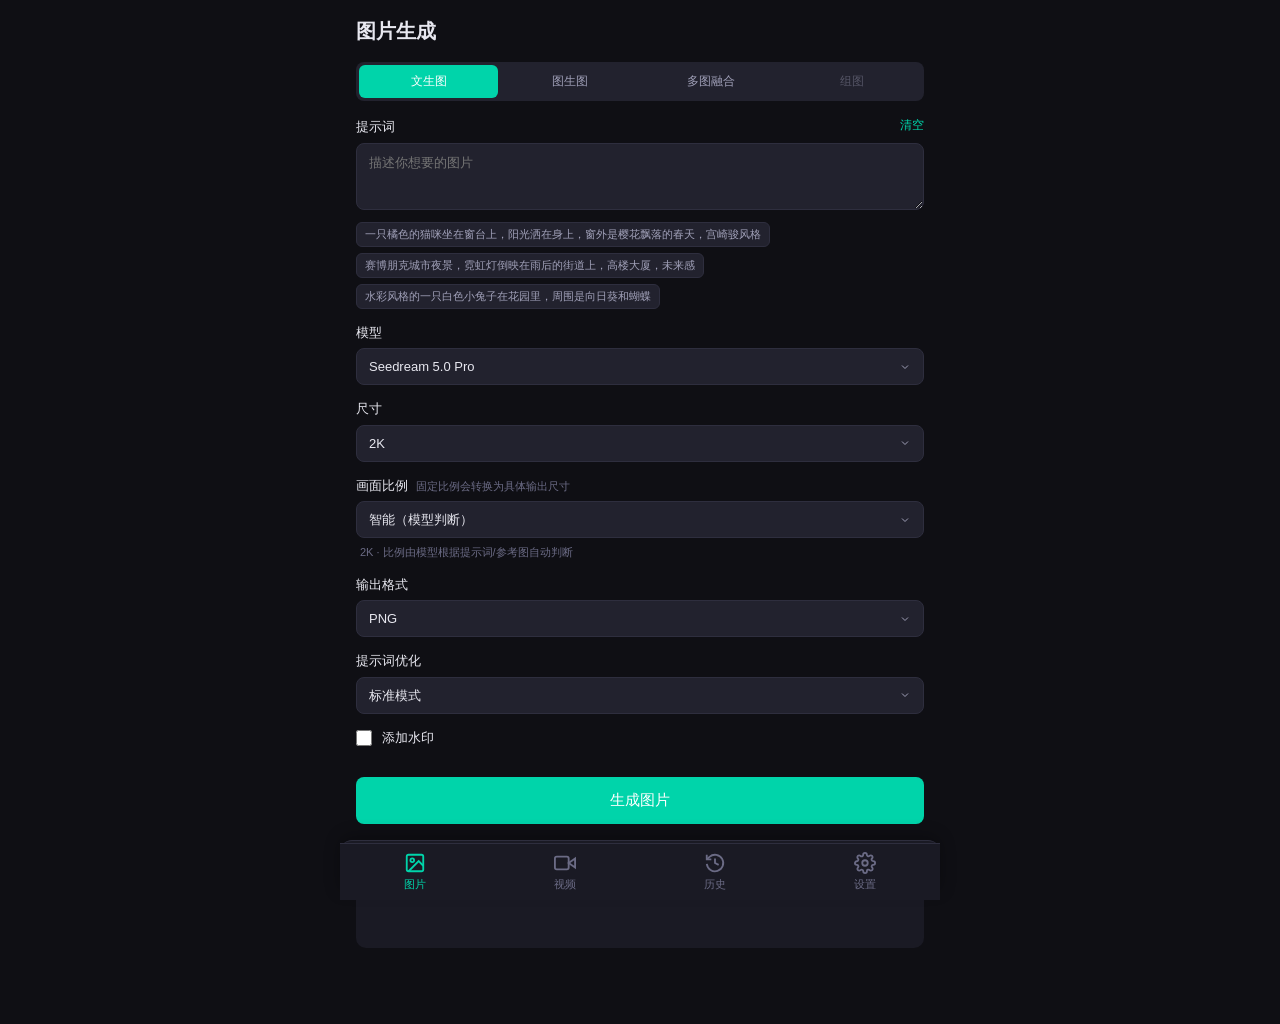
==== commit e2fe7034: "Load Seedream image ratio module" ====
--- a/index.html
+++ b/index.html
@@ -27,7 +27,7 @@
         <span>历史</span>
       </div>
       <div class="nav-item" data-page="settings">
-        <svg width="22" height="22" viewBox="0 0 24 24" fill="none" stroke="currentColor" stroke-width="2"><circle cx="12" cy="12" r="3"/><path d="M19.4 15a1.65 1.65 0 00.33 1.82l.06.06a2 2 0 010 2.83 2 2 0 01-2.83 0l-.06-.06a1.65 1.65 0 00-1.82-.33 1.65 1.65 0 00-1 1.51V21a2 2 0 01-2 2 2 2 0 01-2-2v-.09A1.65 1.65 0 009 19.4a1.65 1.65 0 00-1.82.33l-.06.06a2 2 0 01-2.83 0 2 2 0 010-2.83l.06-.06a1.65 1.65 0 00.33-1.82 1.65 1.65 0 00-1.51-1H3a2 2 0 01-2-2 2 2 0 012-2h.09A1.65 1.65 0 004.6 9a1.65 1.65 0 00-.33-1.82l-.06-.06a2 2 0 010-2.83 2 2 0 012.83 0l.06.06a1.65 1.65 0 001.82.33H9a1.65 1.65 0 001-1.51V3a2 2 0 012-2 2 2 0 012 2v.09a1.65 1.65 0 001 1.51 1.65 1.65 0 001.82-.33l.06-.06a2 2 0 012.83 0 2 2 0 010 2.83l-.06.06a1.65 1.65 0 00-.33 1.82V9a1.65 1.65 0 001.51 1H21a2 2 0 012 2 2 2 0 01-2 2h-.09a1.65 1.65 0 00-1.51 1z"/></svg>
+        <svg width="22" height="22" viewBox="0 0 24 24" fill="none" stroke="currentColor" stroke-width="2"><circle cx="12" cy="12" r="3"/><path d="M19.4 15a1.65 1.65 0 00.33 1.82l.06.06a2 2 0 010 2.83 2 2 0 01-2.83 0l-.06-.06a1.65 1.65 0 00-1.82-.33 1.65 1.65 0 00-1 1.51V21a2 2 0 01-2 2 2 2 0 01-2-2v-.09A1.65 1.65 0 009 19.4a1.65 1.65 0 00-1.82.33l-.06.06a2 2 0 01-2.83 0 2 2 0 010-2.83l.06-.06a1.65 1.65 0 00.33-1.82 1.65 1.65 0 00-1.51-1H3a2 2 0 01-2-2 2 2 0 012-2h.09A1.65 1.65 0 004.6 9a1.65 1.65 0 00-.33-1.82l-.06-.06a2 2 0 010-2.83 2 2 0 012.83 0l.06.06a1.65 1.65 0 001.82.33H9a1.65 1.65 0 001-1.51V3a2 2 0 012-2 2 2 0 012 2v.09a1.65 1.65 0 001 1.51 1.65 1.65 0 001.82-.33l.06-.06a2 2 0 012.83 0 2 2 0 010 2.83l-.06-.06a1.65 1.65 0 00-.33 1.82V9a1.65 1.65 0 001.51 1H21a2 2 0 012 2 2 2 0 01-2 2h-.09a1.65 1.65 0 00-1.51 1z"/></svg>
         <span>设置</span>
       </div>
     </nav>
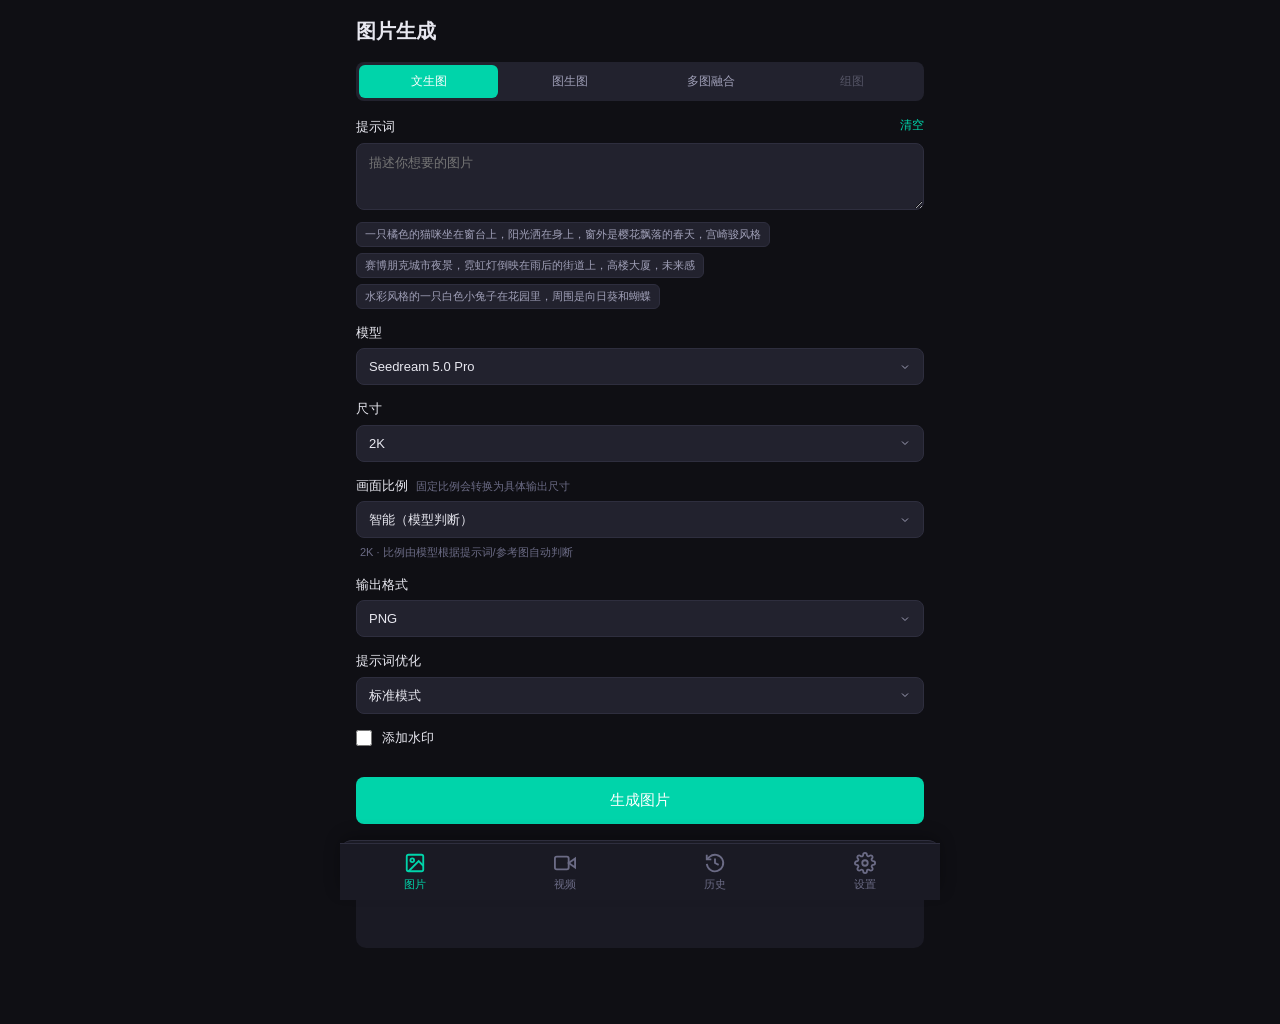
==== commit f18f3737: "Remove unrelated index diff from Seedream ratio feature" ====
--- a/index.html
+++ b/index.html
@@ -27,7 +27,7 @@
         <span>历史</span>
       </div>
       <div class="nav-item" data-page="settings">
-        <svg width="22" height="22" viewBox="0 0 24 24" fill="none" stroke="currentColor" stroke-width="2"><circle cx="12" cy="12" r="3"/><path d="M19.4 15a1.65 1.65 0 00.33 1.82l.06.06a2 2 0 010 2.83 2 2 0 01-2.83 0l-.06-.06a1.65 1.65 0 00-1.82-.33 1.65 1.65 0 00-1 1.51V21a2 2 0 01-2 2 2 2 0 01-2-2v-.09A1.65 1.65 0 009 19.4a1.65 1.65 0 00-1.82.33l-.06.06a2 2 0 01-2.83 0 2 2 0 010-2.83l.06-.06a1.65 1.65 0 00.33-1.82 1.65 1.65 0 00-1.51-1H3a2 2 0 01-2-2 2 2 0 012-2h.09A1.65 1.65 0 004.6 9a1.65 1.65 0 00-.33-1.82l-.06-.06a2 2 0 010-2.83 2 2 0 012.83 0l.06.06a1.65 1.65 0 001.82.33H9a1.65 1.65 0 001-1.51V3a2 2 0 012-2 2 2 0 012 2v.09a1.65 1.65 0 001 1.51 1.65 1.65 0 001.82-.33l.06-.06a2 2 0 012.83 0 2 2 0 010 2.83l-.06-.06a1.65 1.65 0 00-.33 1.82V9a1.65 1.65 0 001.51 1H21a2 2 0 012 2 2 2 0 01-2 2h-.09a1.65 1.65 0 00-1.51 1z"/></svg>
+        <svg width="22" height="22" viewBox="0 0 24 24" fill="none" stroke="currentColor" stroke-width="2"><circle cx="12" cy="12" r="3"/><path d="M19.4 15a1.65 1.65 0 00.33 1.82l.06.06a2 2 0 010 2.83 2 2 0 01-2.83 0l-.06-.06a1.65 1.65 0 00-1.82-.33 1.65 1.65 0 00-1 1.51V21a2 2 0 01-2 2 2 2 0 01-2-2v-.09A1.65 1.65 0 009 19.4a1.65 1.65 0 00-1.82.33l-.06.06a2 2 0 01-2.83 0 2 2 0 010-2.83l.06-.06a1.65 1.65 0 00.33-1.82 1.65 1.65 0 00-1.51-1H3a2 2 0 01-2-2 2 2 0 012-2h.09A1.65 1.65 0 004.6 9a1.65 1.65 0 00-.33-1.82l-.06-.06a2 2 0 010-2.83 2 2 0 012.83 0l.06.06a1.65 1.65 0 001.82.33H9a1.65 1.65 0 001-1.51V3a2 2 0 012-2 2 2 0 012 2v.09a1.65 1.65 0 001 1.51 1.65 1.65 0 001.82-.33l.06-.06a2 2 0 012.83 0 2 2 0 010 2.83l-.06.06a1.65 1.65 0 00-.33 1.82V9a1.65 1.65 0 001.51 1H21a2 2 0 012 2 2 2 0 01-2 2h-.09a1.65 1.65 0 00-1.51 1z"/></svg>
         <span>设置</span>
       </div>
     </nav>
@@ -276,4 +276,4 @@
   <script src="video-task-manager.js?v=__BUILD_ID__"></script>
   <script src="pwa-update.js?v=__BUILD_ID__"></script>
 </body>
-</html>+</html>
